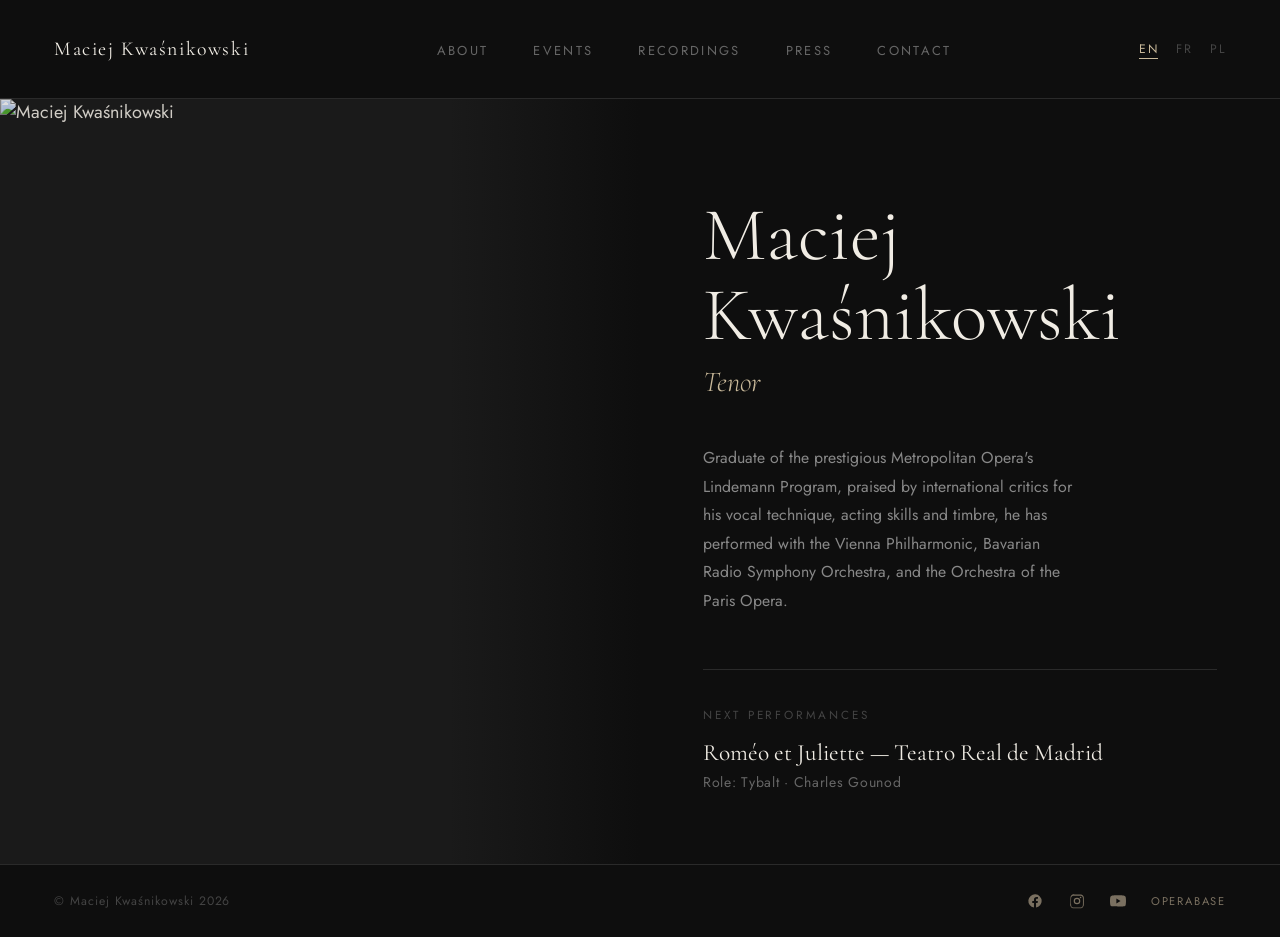
==== index.html @ 27f8043e "Add files via upload" ====
<!DOCTYPE html>
<html lang="en">
<head>
<meta charset="UTF-8">
<meta name="viewport" content="width=device-width, initial-scale=1.0">
<title>Maciej Kwaśnikowski — Tenor</title>
<html data-i18n-title="about_page_title">
<link rel="preconnect" href="https://fonts.googleapis.com">
<link href="https://fonts.googleapis.com/css2?family=Cormorant+Garamond:ital,wght@0,300;0,400;0,600;1,300;1,400&family=Jost:wght@300;400;500&display=swap" rel="stylesheet">
<link rel="stylesheet" href="mobile.css" />
<style>
  * { margin: 0; padding: 0; box-sizing: border-box; }

  html { font-size: 18px; }

  body {
    font-family: 'Jost', sans-serif;
    background: #0e0e0e;
    color: #f0ece4;
    min-height: 100vh;
    display: grid;
    grid-template-rows: auto 1fr auto;
  }

  /* NAV */
  .nav-dark {
    display: flex;
    justify-content: space-between;
    align-items: center;
    padding: 2rem 3rem;
    border-bottom: 1px solid #2a2a2a;
  }

  .nav-logo-dark {
    font-family: 'Cormorant Garamond', serif;
    font-size: 1.1rem;
    font-weight: 400;
    letter-spacing: 0.08em;
    color: #f0ece4;
    text-decoration: none;
  }

  .nav-links-dark {
    display: flex;
    gap: 2.5rem;
    list-style: none;
  }

  .nav-links-dark a {
    font-family: 'Jost', sans-serif;
    font-size: 0.72rem;
    letter-spacing: 0.18em;
    text-transform: uppercase;
    color: #666;
    text-decoration: none;
    transition: color 0.2s;
  }

  .nav-links-dark a:hover,
  .nav-links-dark a.active { color: #f0ece4; }

  .lang-dark {
    display: flex;
    gap: 1rem;
  }

  .lang-dark span {
    font-size: 0.68rem;
    letter-spacing: 0.12em;
    text-transform: uppercase;
    color: #444;
    cursor: pointer;
  }

  .lang-dark span.active {
    color: #c9b99a;
    border-bottom: 1px solid #c9b99a;
  }

  /* HERO */
  .hero-dark {
    display: grid;
    grid-template-columns: 1fr 1fr;
    min-height: 85vh;
  }

  .hero-image-dark {
    position: relative;
    overflow: hidden;
    background: #1a1a1a;
  }

  .hero-image-dark img {
    width: 100%;
    height: 100%;
    object-fit: cover;
    object-position: center 20%;
    display: block;
    filter: brightness(0.85) contrast(1.05);
  }

  .hero-image-dark::after {
    content: '';
    position: absolute;
    inset: 0;
    background: linear-gradient(to right, transparent 70%, #0e0e0e);
  }

  .hero-text-dark {
    display: flex;
    flex-direction: column;
    justify-content: flex-end;
    padding: 4rem 3.5rem;
    background: #0e0e0e;
  }

  .hero-subtitle-dark {
    font-family: 'Jost', sans-serif;
    font-size: 0.68rem;
    letter-spacing: 0.3em;
    text-transform: uppercase;
    color: #c9b99a;
    margin-bottom: 1rem;
  }

  .hero-name-dark {
    font-family: 'Cormorant Garamond', serif;
    font-size: 4.2rem;
    font-weight: 300;
    line-height: 1.05;
    color: #f0ece4;
    margin-bottom: 0.5rem;
  }

  .hero-voice-dark {
    font-family: 'Cormorant Garamond', serif;
    font-size: 1.6rem;
    font-weight: 300;
    font-style: italic;
    color: #c9b99a;
    margin-bottom: 2.5rem;
  }

  .hero-bio-dark {
    font-size: 0.88rem;
    line-height: 1.8;
    color: #888;
    max-width: 38ch;
    margin-bottom: 3rem;
  }

  .next-event-dark {
    border-top: 1px solid #2a2a2a;
    padding-top: 2rem;
  }

  .next-event-label-dark {
    font-size: 0.65rem;
    letter-spacing: 0.25em;
    text-transform: uppercase;
    color: #444;
    margin-bottom: 0.8rem;
  }

  .next-event-title-dark {
    font-family: 'Cormorant Garamond', serif;
    font-size: 1.3rem;
    font-weight: 400;
    color: #f0ece4;
  }

  .next-event-title-dark a {
    color: inherit;
    text-decoration: none;
    transition: color 0.2s;
  }

  .next-event-title-dark a:hover {
    color: #c9b99a;
  }

  .next-event-detail-dark {
    font-size: 0.78rem;
    color: #666;
    margin-top: 0.3rem;
    letter-spacing: 0.05em;
  }

  /* FOOTER */
  .footer-dark {
    padding: 1.5rem 3rem;
    border-top: 1px solid #2a2a2a;
    display: flex;
    justify-content: space-between;
    align-items: center;
  }

  .footer-dark span {
    font-size: 0.68rem;
    color: #444;
    letter-spacing: 0.08em;
  }

  .footer-social {
    display: flex;
    align-items: center;
    gap: 1.4rem;
  }

  .footer-social a {
    color: #7a7060;
    text-decoration: none;
    transition: color 0.2s;
    display: flex;
    align-items: center;
  }

  .footer-social a:hover { color: #c9b99a; }

  .footer-social svg { width: 16px; height: 16px; fill: currentColor; }

  .footer-social .operabase-link {
    font-family: 'Jost', sans-serif;
    font-size: 0.62rem;
    letter-spacing: 0.16em;
    text-transform: uppercase;
  }
</style>
</head>
<body>

<nav class="nav-dark">
  <a href="index.html" class="nav-logo-dark">Maciej Kwaśnikowski</a>
  <button class="nav-toggle" aria-label="Toggle menu" aria-expanded="false">
    <span></span><span></span><span></span>
  </button>
  <ul class="nav-links-dark">
    <li><a href="about2.html" data-i18n="nav_about">About</a></li>
    <li><a href="events.html" data-i18n="nav_events">Events</a></li>
    <li><a href="recordings.html" data-i18n="nav_recordings">Recordings</a></li>
    <li><a href="press.html" data-i18n="nav_press">Press</a></li>
    <li><a href="contact.html" data-i18n="nav_contact">Contact</a></li>
  </ul>
  <div class="lang-dark">
    <span class="active">EN</span>
    <span>FR</span>
    <span>PL</span>
  </div>
</nav>

<div class="hero-dark">
  <div class="hero-image-dark">
    <img src="photo-home.jpg" alt="Maciej Kwaśnikowski" />
  </div>
  <div class="hero-text-dark">
    <h1 class="hero-name-dark">Maciej<br>Kwaśnikowski</h1>
    <p class="hero-voice-dark" data-i18n="hero_subtitle">Tenor</p>
    <p class="hero-bio-dark" data-i18n="hero_bio">Graduate of the prestigious Metropolitan Opera's  Lindemann Program, praised by international critics for his vocal technique, acting skills and timbre, he has performed with the Vienna Philharmonic, Bavarian Radio Symphony Orchestra, and the Orchestra of the Paris Opera.</p>
    <div class="next-event-dark">
      <p class="next-event-label-dark" data-i18n="next_label">Next performances</p>
      <p class="next-event-title-dark"><a href="events.html" data-i18n="next_title">Roméo et Juliette — Teatro Real de Madrid</a></p>
      <p class="next-event-detail-dark" data-i18n="next_detail">Role: Tybalt · Charles Gounod</p>
    </div>
  </div>
</div>

<footer class="footer-dark">
  <span data-i18n="footer_copyright">© Maciej Kwaśnikowski 2026</span>
  <nav class="footer-social" aria-label="Social media">
    <a href="https://www.facebook.com/profile.php?id=61570806491326" target="_blank" rel="noopener" aria-label="Facebook">
      <svg viewBox="0 0 24 24" xmlns="http://www.w3.org/2000/svg"><path d="M22 12a10 10 0 1 0-11.563 9.878v-6.99H7.898V12h2.539V9.797c0-2.506 1.493-3.89 3.777-3.89 1.094 0 2.238.195 2.238.195v2.46h-1.26c-1.243 0-1.63.772-1.63 1.563V12h2.773l-.443 2.888h-2.33v6.99A10.003 10.003 0 0 0 22 12Z"/></svg>
    </a>
    <a href="https://www.instagram.com/maciejkwasnikowski/" target="_blank" rel="noopener" aria-label="Instagram">
      <svg viewBox="0 0 24 24" xmlns="http://www.w3.org/2000/svg"><path d="M12 2.163c3.204 0 3.584.012 4.85.07 1.17.054 1.805.249 2.227.415a4.49 4.49 0 0 1 1.675 1.089 4.49 4.49 0 0 1 1.089 1.675c.166.422.361 1.057.415 2.227.058 1.266.07 1.646.07 4.85s-.012 3.584-.07 4.85c-.054 1.17-.249 1.805-.415 2.227a4.49 4.49 0 0 1-1.089 1.675 4.49 4.49 0 0 1-1.675 1.089c-.422.166-1.057.361-2.227.415-1.266.058-1.646.07-4.85.07s-3.584-.012-4.85-.07c-1.17-.054-1.805-.249-2.227-.415a4.49 4.49 0 0 1-1.675-1.089 4.49 4.49 0 0 1-1.089-1.675c-.166-.422-.361-1.057-.415-2.227C2.175 15.584 2.163 15.204 2.163 12s.012-3.584.07-4.85c.054-1.17.249-1.805.415-2.227a4.49 4.49 0 0 1 1.089-1.675 4.49 4.49 0 0 1 1.675-1.089c.422-.166 1.057-.361 2.227-.415C8.416 2.175 8.796 2.163 12 2.163Zm0 1.802c-3.146 0-3.52.011-4.769.068-1.086.05-1.674.23-2.065.384a2.69 2.69 0 0 0-.997.649 2.69 2.69 0 0 0-.649.997c-.154.391-.335.979-.384 2.065-.057 1.249-.068 1.623-.068 4.769s.011 3.52.068 4.769c.05 1.086.23 1.674.384 2.065.18.46.423.85.649.997a2.69 2.69 0 0 0 .997.649c.391.154.979.335 2.065.384 1.249.057 1.623.068 4.769.068s3.52-.011 4.769-.068c1.086-.05 1.674-.23 2.065-.384a2.69 2.69 0 0 0 .997-.649 2.69 2.69 0 0 0 .649-.997c.154-.391.335-.979.384-2.065.057-1.249.068-1.623.068-4.769s-.011-3.52-.068-4.769c-.05-1.086-.23-1.674-.384-2.065a2.69 2.69 0 0 0-.649-.997 2.69 2.69 0 0 0-.997-.649c-.391-.154-.979-.335-2.065-.384C15.52 3.976 15.146 3.965 12 3.965Zm0 3.07a4.965 4.965 0 1 1 0 9.93 4.965 4.965 0 0 1 0-9.93Zm0 1.802a3.163 3.163 0 1 0 0 6.326 3.163 3.163 0 0 0 0-6.326Zm5.338-3.205a1.2 1.2 0 1 1 0 2.4 1.2 1.2 0 0 1 0-2.4Z"/></svg>
    </a>
    <a href="https://www.youtube.com/@maciejkwasnikowski3333" target="_blank" rel="noopener" aria-label="YouTube">
      <svg viewBox="0 0 24 24" xmlns="http://www.w3.org/2000/svg"><path d="M23.498 6.186a3.016 3.016 0 0 0-2.122-2.136C19.505 3.545 12 3.545 12 3.545s-7.505 0-9.377.505A3.017 3.017 0 0 0 .502 6.186C0 8.07 0 12 0 12s0 3.93.502 5.814a3.016 3.016 0 0 0 2.122 2.136c1.871.505 9.376.505 9.376.505s7.505 0 9.377-.505a3.015 3.015 0 0 0 2.122-2.136C24 15.93 24 12 24 12s0-3.93-.502-5.814ZM9.545 15.568V8.432L15.818 12l-6.273 3.568Z"/></svg>
    </a>
    <a href="https://www.operabase.com/maciej-kwasnikowski-a72373/en" target="_blank" rel="noopener" aria-label="Operabase profile" class="operabase-link">Operabase</a>
  </nav>
</footer>

<script>
  const toggle = document.querySelector('.nav-toggle');
  const links  = document.querySelector('.nav-links-dark');
  toggle.addEventListener('click', () => {
    const open = links.classList.toggle('open');
    toggle.classList.toggle('open', open);
    toggle.setAttribute('aria-expanded', open);
  });
</script>

<script src="translations.js"></script>
<script src="lang.js"></script>
</body>
</html>
---- mobile.css ----
/* ============================================================
   mobile.css — responsive overrides for maciejkwasnikowski.com
   Link this AFTER your page's <style> block on every page:
   <link rel="stylesheet" href="mobile.css" />
   ============================================================ */

/* ── HAMBURGER BUTTON (hidden on desktop) ── */
.nav-toggle {
  display: none;
  flex-direction: column;
  justify-content: center;
  gap: 5px;
  background: none;
  border: none;
  cursor: pointer;
  padding: 4px;
  z-index: 200;
}

.nav-toggle span {
  display: block;
  width: 24px;
  height: 1.5px;
  background: #c9b99a;
  transition: transform 0.3s, opacity 0.3s;
  transform-origin: center;
}

/* Animate to X when open */
.nav-toggle.open span:nth-child(1) { transform: translateY(6.5px) rotate(45deg); }
.nav-toggle.open span:nth-child(2) { opacity: 0; }
.nav-toggle.open span:nth-child(3) { transform: translateY(-6.5px) rotate(-45deg); }


/* ============================================================
   TABLET  ≤ 900px
   ============================================================ */
@media (max-width: 900px) {

  nav,
  .page-header,
  footer {
    padding-left: 2rem;
    padding-right: 2rem;
  }

  .hero-dark,
  .hero-light {
    min-height: 70vh;
  }

  .about-content {
    padding: 3rem 2rem;
  }

  .about-sidebar {
    padding-right: 2.5rem;
  }

  .about-bio {
    padding-left: 2.5rem;
  }

  .events-container {
    padding: 0 2rem;
  }

  .page-header {
    padding-left: 2rem;
    padding-right: 2rem;
  }
}


/* ============================================================
   MOBILE  ≤ 640px
   ============================================================ */
@media (max-width: 640px) {

  html { font-size: 16px; }

  /* ── NAV ── */
  nav {
    padding: 1.2rem 1.4rem !important;
    flex-wrap: wrap;
    position: relative;
  }

  .nav-toggle {
    display: flex;
  }

  .nav-links,
  .nav-links-dark,
  .nav-links-light {
    display: none !important;
    flex-direction: column;
    gap: 0;
    width: 100%;
    margin-top: 0.8rem;
    border-top: 1px solid #2a2a2a;
    padding-top: 0.5rem;
  }

  .nav-links.open,
  .nav-links-dark.open,
  .nav-links-light.open {
    display: flex !important;
  }

  .nav-links li,
  .nav-links-dark li,
  .nav-links-light li {
    border-bottom: 1px solid #1e1e1e;
  }

  .nav-links a,
  .nav-links-dark a,
  .nav-links-light a {
    display: block;
    padding: 0.75rem 0.2rem;
    font-size: 0.8rem;
    letter-spacing: 0.14em;
  }

  /* Hide language switcher on mobile */
  .lang,
  .lang-dark,
  .lang-light {
    display: none;
  }

  /* ── GLOBAL PADDING ── */
  .page-header,
  footer {
    padding-left: 1.4rem !important;
    padding-right: 1.4rem !important;
  }

  main {
    padding: 2rem 1.4rem 3.5rem !important;
  }

  /* ── PAGE HEADER ── */
  .page-header {
    padding-top: 2.5rem !important;
    padding-bottom: 1.8rem !important;
    flex-direction: column !important;
    align-items: flex-start !important;
    gap: 0.5rem !important;
  }

  .page-header h1,
  .page-title {
    font-size: 2.2rem !important;
  }

  /* ── FOOTER ── */
  footer {
    flex-direction: column !important;
    align-items: flex-start !important;
    gap: 1rem !important;
    padding-top: 1.4rem !important;
    padding-bottom: 1.4rem !important;
  }

  /* ── HOMEPAGE ── */
  .hero-dark,
  .hero-light {
    grid-template-columns: 1fr !important;
    min-height: unset !important;
  }

  .hero-image-dark,
  .hero-image-light {
    height: 55vw !important;
    min-height: 220px;
    max-height: 340px;
  }

  .hero-text-dark,
  .hero-text-light {
    padding: 2.5rem 1.4rem !important;
  }

  .hero-name-dark,
  .hero-name-light {
    font-size: 2.8rem !important;
  }

  .hero-voice-dark,
  .hero-voice-light {
    font-size: 1.3rem !important;
    margin-bottom: 1.5rem !important;
  }

  .hero-bio-dark,
  .hero-bio-light {
    margin-bottom: 2rem !important;
  }

  .nav-dark,
  .nav-light {
    padding: 1.2rem 1.4rem !important;
    flex-wrap: wrap;
  }

  .footer-dark,
  .footer-light {
    padding: 1.4rem !important;
    flex-direction: column;
    align-items: flex-start;
    gap: 0.8rem;
  }

  /* body grid: don't stretch hero to fill remaining height once stacked */
  body:has(.hero-dark) {
    grid-template-rows: auto auto auto;
  }

  /* hero image gradient should fade downward when image sits above text */
  .hero-image-dark::after {
    background: linear-gradient(to bottom, transparent 60%, #0e0e0e) !important;
  }

  /* subtitle can be long on small screens — allow wrapping, ease tracking */
  .hero-subtitle-dark {
    letter-spacing: 0.12em !important;
    white-space: normal;
  }

  /* ── ABOUT PAGE ── */
  .about-content {
    grid-template-columns: 1fr !important;
    gap: 0 !important;
    padding: 2rem 1.4rem !important;
  }

  .about-sidebar {
    padding-right: 0 !important;
    border-right: none !important;
    border-bottom: 1px solid #1a1a1a;
    padding-bottom: 2rem;
    margin-bottom: 2rem;
    display: flex;
    flex-wrap: wrap;
    gap: 1rem 2.5rem;
  }

  .sidebar-section {
    margin-bottom: 0 !important;
    min-width: 140px;
  }

  .about-bio {
    padding-left: 0 !important;
  }

  .about-hero {
    height: 55vw !important;
    min-height: 200px;
    max-height: 300px;
  }

  .about-hero-text h1 {
    font-size: 2.2rem !important;
  }

  .about-hero-text {
    left: 1.4rem !important;
    bottom: 1.5rem !important;
  }

  .photo-credit {
    padding: 0.5rem 1.4rem !important;
  }

  /* ── EVENTS PAGE ── */
  /* main already has 1.4rem side padding; zero out inner container padding */
  .events-container {
    padding: 0 !important;
    padding-bottom: 2rem !important;
  }

  .event {
    grid-template-columns: 44px 1fr !important;
    gap: 0 1.2rem !important;
    padding: 1.5rem 0 !important;
  }

  .event-dates-right {
    display: none !important;
  }

  .event-opera {
    font-size: 1.3rem !important;
  }

  .event-venue {
    font-size: 0.72rem !important;
  }

  /* ── RECORDINGS PAGE ── */
  .recordings-grid {
    grid-template-columns: 1fr !important;
    gap: 2.5rem !important;
  }

  /* ── CONTACT PAGE ── */
  .contact-name {
    font-size: 1.3rem !important;
  }

  /* ── PRESS PAGE ── */
  .reviews {
    grid-template-columns: 1fr !important;
  }
}
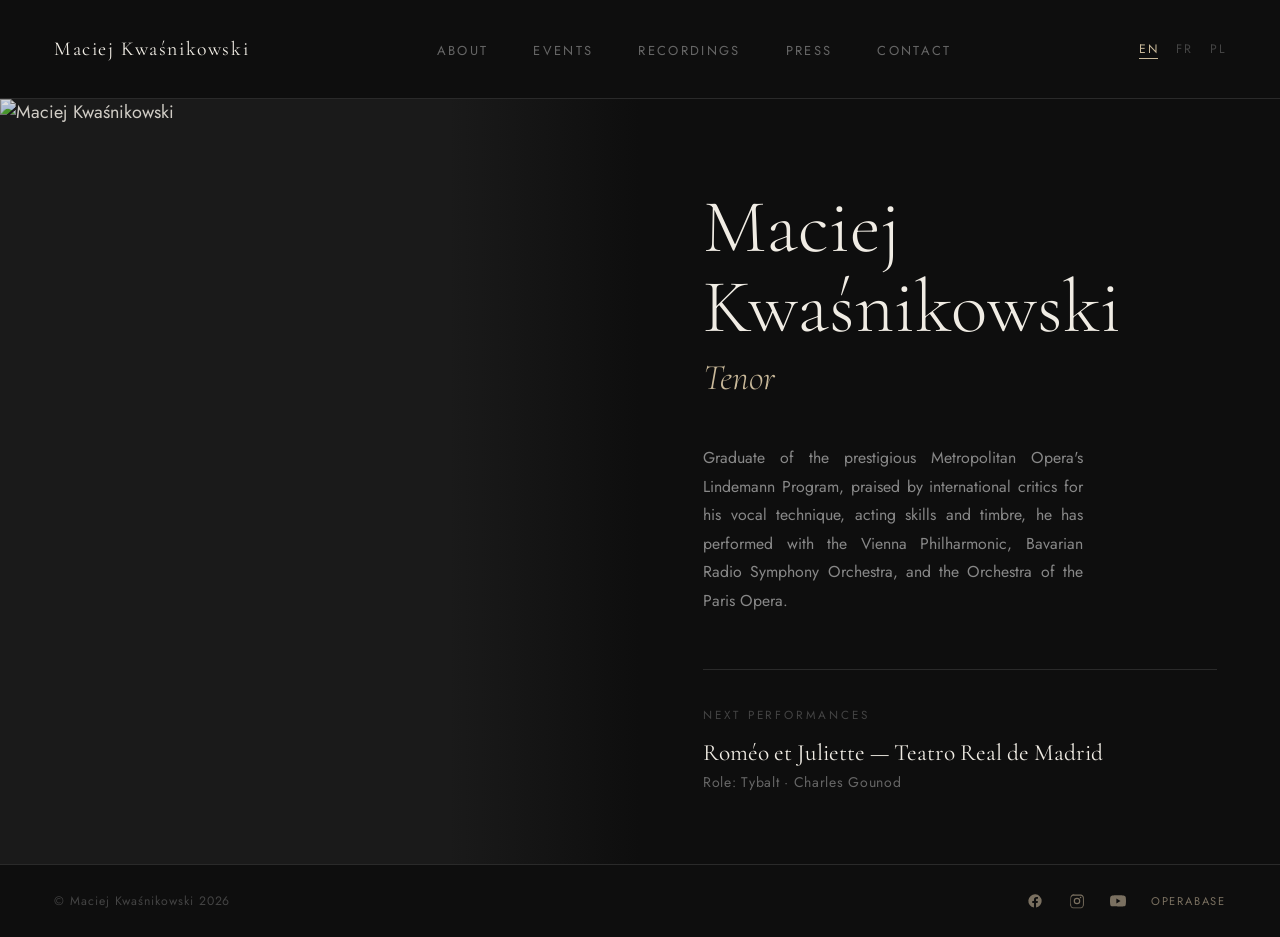
==== commit 878cafb3: "Add files via upload" ====
--- a/index.html
+++ b/index.html
@@ -94,7 +94,7 @@
     width: 100%;
     height: 100%;
     object-fit: cover;
-    object-position: center 20%;
+    object-position: center 30%;
     display: block;
     filter: brightness(0.85) contrast(1.05);
   }
@@ -134,7 +134,7 @@
 
   .hero-voice-dark {
     font-family: 'Cormorant Garamond', serif;
-    font-size: 1.6rem;
+    font-size: 2rem;
     font-weight: 300;
     font-style: italic;
     color: #c9b99a;
@@ -147,6 +147,7 @@
     color: #888;
     max-width: 38ch;
     margin-bottom: 3rem;
+    text-align: justify;
   }
 
   .next-event-dark {
@@ -235,7 +236,7 @@
     <span></span><span></span><span></span>
   </button>
   <ul class="nav-links-dark">
-    <li><a href="about2.html" data-i18n="nav_about">About</a></li>
+    <li><a href="about.html" data-i18n="nav_about">About</a></li>
     <li><a href="events.html" data-i18n="nav_events">Events</a></li>
     <li><a href="recordings.html" data-i18n="nav_recordings">Recordings</a></li>
     <li><a href="press.html" data-i18n="nav_press">Press</a></li>
--- a/mobile.css
+++ b/mobile.css
@@ -3,6 +3,15 @@
    Link this AFTER your page's <style> block on every page:
    <link rel="stylesheet" href="mobile.css" />
    ============================================================ */
+
+/* Inline dates — hidden on desktop, shown on mobile only */
+.event-dates-inline {
+  display: none;
+  font-size: 0.68rem;
+  color: #9a8c78;
+  letter-spacing: 0.08em;
+  margin-top: 0.5rem;
+}
 
 /* ── HAMBURGER BUTTON (hidden on desktop) ── */
 .nav-toggle {
@@ -123,11 +132,16 @@
     letter-spacing: 0.14em;
   }
 
-  /* Hide language switcher on mobile */
+  /* Language switcher — shown on mobile, full width below nav */
   .lang,
   .lang-dark,
   .lang-light {
-    display: none;
+    display: flex;
+    order: 3;
+    width: 100%;
+    padding: 0.6rem 0.2rem 0.2rem;
+    border-top: 1px solid #2a2a2a;
+    gap: 1.2rem;
   }
 
   /* ── GLOBAL PADDING ── */
@@ -158,10 +172,11 @@
   /* ── FOOTER ── */
   footer {
     flex-direction: column !important;
-    align-items: flex-start !important;
+    align-items: center !important;
     gap: 1rem !important;
     padding-top: 1.4rem !important;
     padding-bottom: 1.4rem !important;
+    text-align: center;
   }
 
   /* ── HOMEPAGE ── */
@@ -178,6 +193,11 @@
     max-height: 340px;
   }
 
+  .hero-image-dark img,
+  .hero-image-light img {
+    object-position: center 30% !important;
+  }
+
   .hero-text-dark,
   .hero-text-light {
     padding: 2.5rem 1.4rem !important;
@@ -209,8 +229,9 @@
   .footer-light {
     padding: 1.4rem !important;
     flex-direction: column;
-    align-items: flex-start;
+    align-items: center;
     gap: 0.8rem;
+    text-align: center;
   }
 
   /* body grid: don't stretch hero to fill remaining height once stacked */
@@ -276,7 +297,6 @@
   }
 
   /* ── EVENTS PAGE ── */
-  /* main already has 1.4rem side padding; zero out inner container padding */
   .events-container {
     padding: 0 !important;
     padding-bottom: 2rem !important;
@@ -292,6 +312,16 @@
     display: none !important;
   }
 
+  /* Show inline dates on mobile */
+  .event-dates-inline {
+    display: block !important;
+    font-size: 0.68rem;
+    color: #9a8c78;
+    letter-spacing: 0.08em;
+    margin-top: 0.4rem;
+    line-height: 1.8;
+  }
+
   .event-opera {
     font-size: 1.3rem !important;
   }
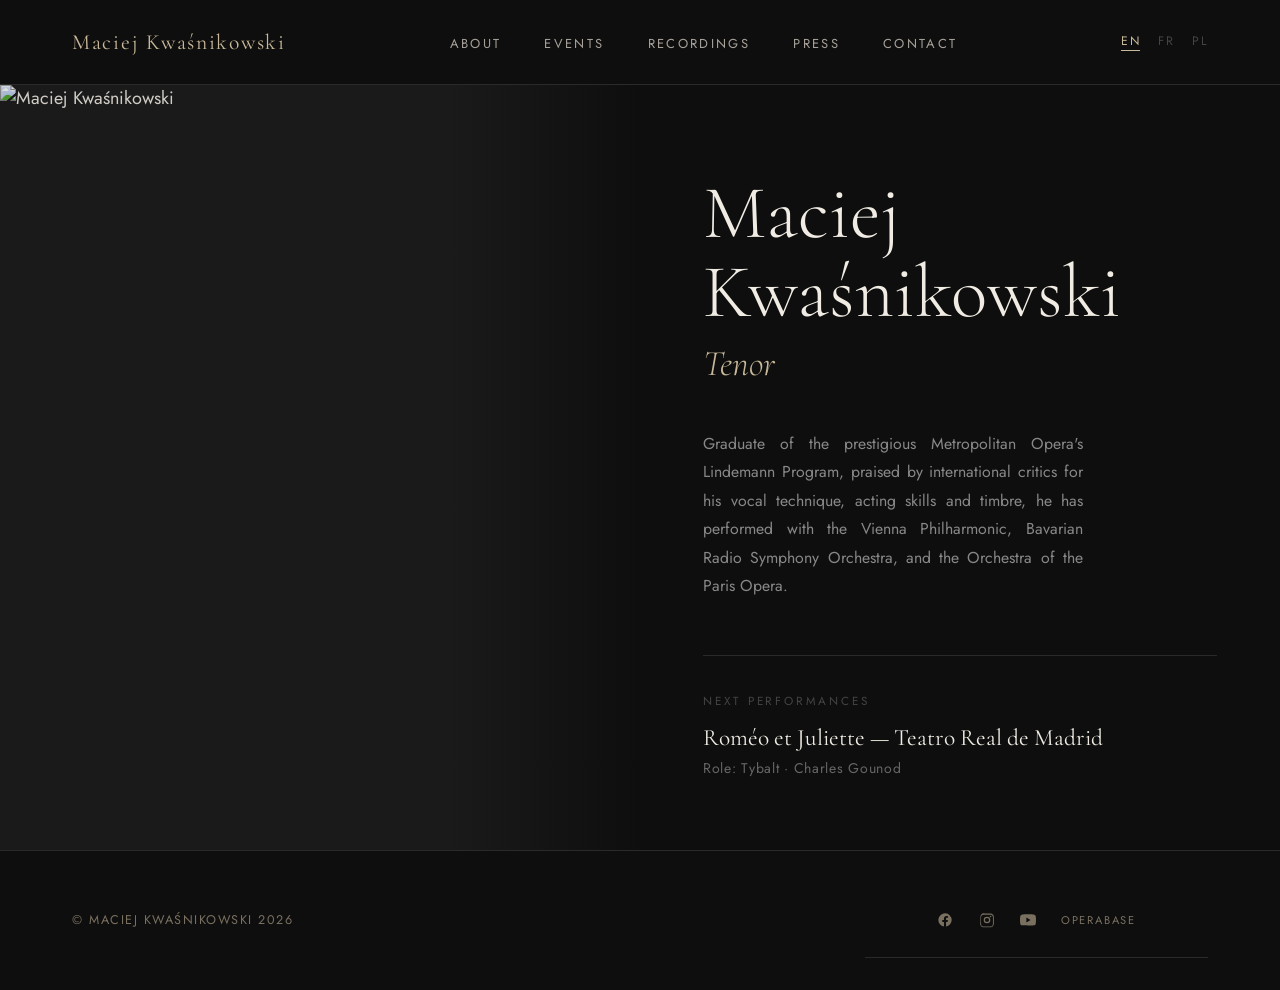
==== commit e35fd811: "Add files via upload" ====
--- a/index.html
+++ b/index.html
@@ -23,48 +23,58 @@
   }
 
   /* NAV */
-  .nav-dark {
-    display: flex;
+  nav {
+    display: flex;
+    align-items: center;
     justify-content: space-between;
-    align-items: center;
-    padding: 2rem 3rem;
+    padding: 1.6rem 4rem;
     border-bottom: 1px solid #2a2a2a;
-  }
-
-  .nav-logo-dark {
+    position: sticky;
+    top: 0;
+    background: #0e0e0e;
+    z-index: 100;
+  }
+
+  .nav-logo {
     font-family: 'Cormorant Garamond', serif;
-    font-size: 1.1rem;
+    font-size: 1.2rem;
     font-weight: 400;
     letter-spacing: 0.08em;
-    color: #f0ece4;
+    color: #c9b99a;
     text-decoration: none;
-  }
-
-  .nav-links-dark {
-    display: flex;
-    gap: 2.5rem;
+    white-space: nowrap;
+  }
+
+  .nav-links {
+    display: flex;
+    gap: 2.4rem;
     list-style: none;
   }
 
-  .nav-links-dark a {
+  .nav-links a {
     font-family: 'Jost', sans-serif;
     font-size: 0.72rem;
+    font-weight: 400;
     letter-spacing: 0.18em;
     text-transform: uppercase;
-    color: #666;
+    color: #e8e0d5;
     text-decoration: none;
-    transition: color 0.2s;
-  }
-
-  .nav-links-dark a:hover,
-  .nav-links-dark a.active { color: #f0ece4; }
-
-  .lang-dark {
+    opacity: 0.7;
+    transition: opacity 0.2s, color 0.2s;
+  }
+
+  .nav-links a:hover,
+  .nav-links a.active {
+    opacity: 1;
+    color: #c9b99a;
+  }
+
+  .lang {
     display: flex;
     gap: 1rem;
   }
 
-  .lang-dark span {
+  .lang span {
     font-size: 0.68rem;
     letter-spacing: 0.12em;
     text-transform: uppercase;
@@ -72,7 +82,7 @@
     cursor: pointer;
   }
 
-  .lang-dark span.active {
+  .lang span.active {
     color: #c9b99a;
     border-bottom: 1px solid #c9b99a;
   }
@@ -188,18 +198,20 @@
   }
 
   /* FOOTER */
-  .footer-dark {
-    padding: 1.5rem 3rem;
+  footer {
     border-top: 1px solid #2a2a2a;
+    padding: 1.8rem 4rem;
     display: flex;
     justify-content: space-between;
     align-items: center;
-  }
-
-  .footer-dark span {
-    font-size: 0.68rem;
-    color: #444;
-    letter-spacing: 0.08em;
+    gap: 1rem;
+  }
+
+  footer span, footer p {
+    font-size: 0.7rem;
+    letter-spacing: 0.12em;
+    text-transform: uppercase;
+    color: #7a7060;
   }
 
   .footer-social {
@@ -230,19 +242,19 @@
 </head>
 <body>
 
-<nav class="nav-dark">
-  <a href="index.html" class="nav-logo-dark">Maciej Kwaśnikowski</a>
+<nav>
+  <a href="index.html" class="nav-logo">Maciej Kwaśnikowski</a>
   <button class="nav-toggle" aria-label="Toggle menu" aria-expanded="false">
     <span></span><span></span><span></span>
   </button>
-  <ul class="nav-links-dark">
+  <ul class="nav-links">
     <li><a href="about.html" data-i18n="nav_about">About</a></li>
     <li><a href="events.html" data-i18n="nav_events">Events</a></li>
     <li><a href="recordings.html" data-i18n="nav_recordings">Recordings</a></li>
     <li><a href="press.html" data-i18n="nav_press">Press</a></li>
     <li><a href="contact.html" data-i18n="nav_contact">Contact</a></li>
   </ul>
-  <div class="lang-dark">
+  <div class="lang">
     <span class="active">EN</span>
     <span>FR</span>
     <span>PL</span>
@@ -265,7 +277,7 @@
   </div>
 </div>
 
-<footer class="footer-dark">
+<footer>
   <span data-i18n="footer_copyright">© Maciej Kwaśnikowski 2026</span>
   <nav class="footer-social" aria-label="Social media">
     <a href="https://www.facebook.com/profile.php?id=61570806491326" target="_blank" rel="noopener" aria-label="Facebook">
@@ -283,7 +295,7 @@
 
 <script>
   const toggle = document.querySelector('.nav-toggle');
-  const links  = document.querySelector('.nav-links-dark');
+  const links  = document.querySelector('.nav-links');
   toggle.addEventListener('click', () => {
     const open = links.classList.toggle('open');
     toggle.classList.toggle('open', open);
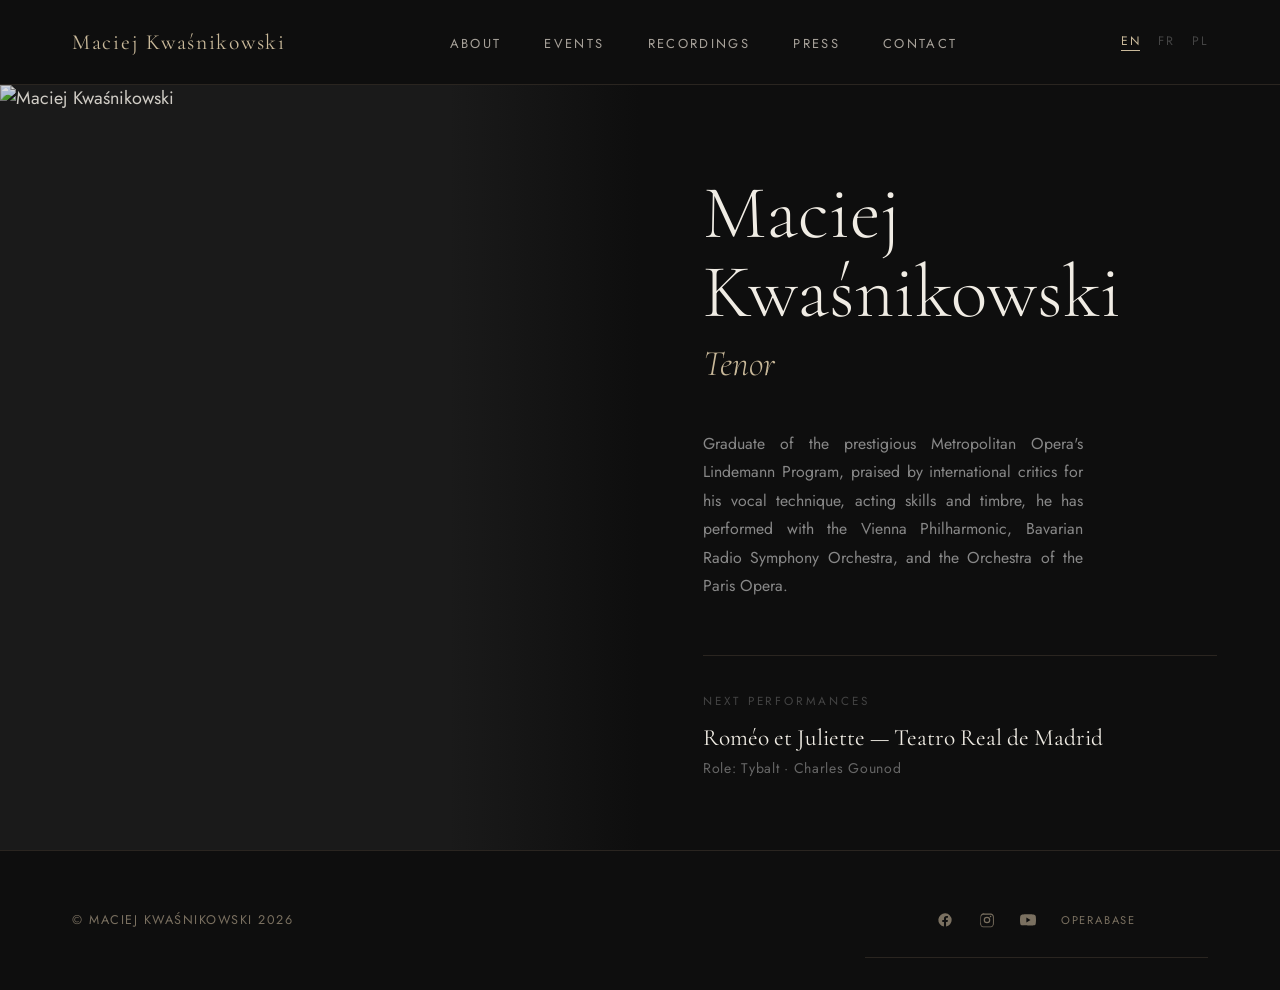
==== commit 51ecee9a: "Add files via upload" ====
--- a/index.html
+++ b/index.html
@@ -9,7 +9,15 @@
 <link href="https://fonts.googleapis.com/css2?family=Cormorant+Garamond:ital,wght@0,300;0,400;0,600;1,300;1,400&family=Jost:wght@300;400;500&display=swap" rel="stylesheet">
 <link rel="stylesheet" href="mobile.css" />
 <style>
-  * { margin: 0; padding: 0; box-sizing: border-box; }
+  *, *::before, *::after { box-sizing: border-box; margin: 0; padding: 0; }
+
+  :root {
+    --bg:     #0e0e0e;
+    --gold:   #c9b99a;
+    --text:   #e8e0d5;
+    --muted:  #7a7060;
+    --border: #2a2520;
+  }
 
   html { font-size: 18px; }
 
@@ -28,10 +36,10 @@
     align-items: center;
     justify-content: space-between;
     padding: 1.6rem 4rem;
-    border-bottom: 1px solid #2a2a2a;
+    border-bottom: 1px solid var(--border);
     position: sticky;
     top: 0;
-    background: #0e0e0e;
+    background: var(--bg);
     z-index: 100;
   }
 
@@ -40,7 +48,7 @@
     font-size: 1.2rem;
     font-weight: 400;
     letter-spacing: 0.08em;
-    color: #c9b99a;
+    color: var(--gold);
     text-decoration: none;
     white-space: nowrap;
   }
@@ -57,7 +65,7 @@
     font-weight: 400;
     letter-spacing: 0.18em;
     text-transform: uppercase;
-    color: #e8e0d5;
+    color: var(--text);
     text-decoration: none;
     opacity: 0.7;
     transition: opacity 0.2s, color 0.2s;
@@ -66,7 +74,7 @@
   .nav-links a:hover,
   .nav-links a.active {
     opacity: 1;
-    color: #c9b99a;
+    color: var(--gold);
   }
 
   .lang {
@@ -83,8 +91,8 @@
   }
 
   .lang span.active {
-    color: #c9b99a;
-    border-bottom: 1px solid #c9b99a;
+    color: var(--gold);
+    border-bottom: 1px solid var(--gold);
   }
 
   /* HERO */
@@ -161,7 +169,7 @@
   }
 
   .next-event-dark {
-    border-top: 1px solid #2a2a2a;
+    border-top: 1px solid var(--border);
     padding-top: 2rem;
   }
 
@@ -199,7 +207,7 @@
 
   /* FOOTER */
   footer {
-    border-top: 1px solid #2a2a2a;
+    border-top: 1px solid var(--border);
     padding: 1.8rem 4rem;
     display: flex;
     justify-content: space-between;
@@ -211,7 +219,7 @@
     font-size: 0.7rem;
     letter-spacing: 0.12em;
     text-transform: uppercase;
-    color: #7a7060;
+    color: var(--muted);
   }
 
   .footer-social {
@@ -221,14 +229,14 @@
   }
 
   .footer-social a {
-    color: #7a7060;
+    color: var(--muted);
     text-decoration: none;
     transition: color 0.2s;
     display: flex;
     align-items: center;
   }
 
-  .footer-social a:hover { color: #c9b99a; }
+  .footer-social a:hover { color: var(--gold); }
 
   .footer-social svg { width: 16px; height: 16px; fill: currentColor; }
 
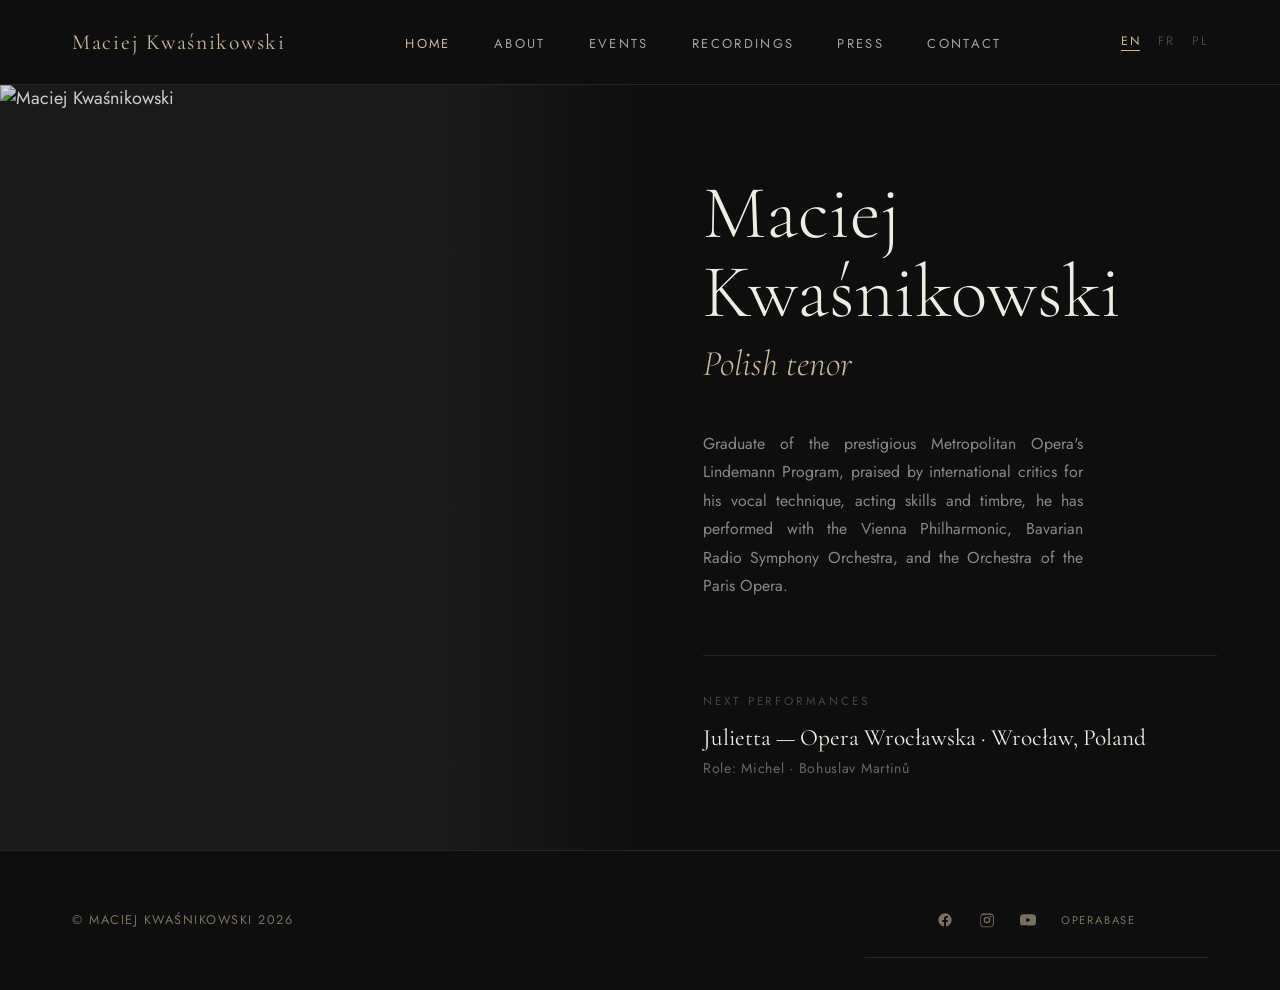
==== commit c47ac62c: "Add files via upload" ====
--- a/index.html
+++ b/index.html
@@ -1,25 +1,14 @@
 <!DOCTYPE html>
-<html lang="en">
+<html lang="en" data-i18n-title="about_page_title">
 <head>
 <meta charset="UTF-8">
 <meta name="viewport" content="width=device-width, initial-scale=1.0">
 <title>Maciej Kwaśnikowski — Tenor</title>
-<html data-i18n-title="about_page_title">
 <link rel="preconnect" href="https://fonts.googleapis.com">
 <link href="https://fonts.googleapis.com/css2?family=Cormorant+Garamond:ital,wght@0,300;0,400;0,600;1,300;1,400&family=Jost:wght@300;400;500&display=swap" rel="stylesheet">
+<link rel="stylesheet" href="site.css" />
 <link rel="stylesheet" href="mobile.css" />
 <style>
-  *, *::before, *::after { box-sizing: border-box; margin: 0; padding: 0; }
-
-  :root {
-    --bg:     #0e0e0e;
-    --gold:   #c9b99a;
-    --text:   #e8e0d5;
-    --muted:  #7a7060;
-    --border: #2a2520;
-  }
-
-  html { font-size: 18px; }
 
   body {
     font-family: 'Jost', sans-serif;
@@ -28,71 +17,6 @@
     min-height: 100vh;
     display: grid;
     grid-template-rows: auto 1fr auto;
-  }
-
-  /* NAV */
-  nav {
-    display: flex;
-    align-items: center;
-    justify-content: space-between;
-    padding: 1.6rem 4rem;
-    border-bottom: 1px solid var(--border);
-    position: sticky;
-    top: 0;
-    background: var(--bg);
-    z-index: 100;
-  }
-
-  .nav-logo {
-    font-family: 'Cormorant Garamond', serif;
-    font-size: 1.2rem;
-    font-weight: 400;
-    letter-spacing: 0.08em;
-    color: var(--gold);
-    text-decoration: none;
-    white-space: nowrap;
-  }
-
-  .nav-links {
-    display: flex;
-    gap: 2.4rem;
-    list-style: none;
-  }
-
-  .nav-links a {
-    font-family: 'Jost', sans-serif;
-    font-size: 0.72rem;
-    font-weight: 400;
-    letter-spacing: 0.18em;
-    text-transform: uppercase;
-    color: var(--text);
-    text-decoration: none;
-    opacity: 0.7;
-    transition: opacity 0.2s, color 0.2s;
-  }
-
-  .nav-links a:hover,
-  .nav-links a.active {
-    opacity: 1;
-    color: var(--gold);
-  }
-
-  .lang {
-    display: flex;
-    gap: 1rem;
-  }
-
-  .lang span {
-    font-size: 0.68rem;
-    letter-spacing: 0.12em;
-    text-transform: uppercase;
-    color: #444;
-    cursor: pointer;
-  }
-
-  .lang span.active {
-    color: var(--gold);
-    border-bottom: 1px solid var(--gold);
   }
 
   /* HERO */
@@ -203,71 +127,11 @@
     color: #666;
     margin-top: 0.3rem;
     letter-spacing: 0.05em;
-  }
-
-  /* FOOTER */
-  footer {
-    border-top: 1px solid var(--border);
-    padding: 1.8rem 4rem;
-    display: flex;
-    justify-content: space-between;
-    align-items: center;
-    gap: 1rem;
-  }
-
-  footer span, footer p {
-    font-size: 0.7rem;
-    letter-spacing: 0.12em;
-    text-transform: uppercase;
-    color: var(--muted);
-  }
-
-  .footer-social {
-    display: flex;
-    align-items: center;
-    gap: 1.4rem;
-  }
-
-  .footer-social a {
-    color: var(--muted);
-    text-decoration: none;
-    transition: color 0.2s;
-    display: flex;
-    align-items: center;
-  }
-
-  .footer-social a:hover { color: var(--gold); }
-
-  .footer-social svg { width: 16px; height: 16px; fill: currentColor; }
-
-  .footer-social .operabase-link {
-    font-family: 'Jost', sans-serif;
-    font-size: 0.62rem;
-    letter-spacing: 0.16em;
-    text-transform: uppercase;
-  }
-</style>
+  }</style>
 </head>
 <body>
 
-<nav>
-  <a href="index.html" class="nav-logo">Maciej Kwaśnikowski</a>
-  <button class="nav-toggle" aria-label="Toggle menu" aria-expanded="false">
-    <span></span><span></span><span></span>
-  </button>
-  <ul class="nav-links">
-    <li><a href="about.html" data-i18n="nav_about">About</a></li>
-    <li><a href="events.html" data-i18n="nav_events">Events</a></li>
-    <li><a href="recordings.html" data-i18n="nav_recordings">Recordings</a></li>
-    <li><a href="press.html" data-i18n="nav_press">Press</a></li>
-    <li><a href="contact.html" data-i18n="nav_contact">Contact</a></li>
-  </ul>
-  <div class="lang">
-    <span class="active">EN</span>
-    <span>FR</span>
-    <span>PL</span>
-  </div>
-</nav>
+<div data-include="nav"></div>
 
 <div class="hero-dark">
   <div class="hero-image-dark">
@@ -275,42 +139,20 @@
   </div>
   <div class="hero-text-dark">
     <h1 class="hero-name-dark">Maciej<br>Kwaśnikowski</h1>
-    <p class="hero-voice-dark" data-i18n="hero_subtitle">Tenor</p>
+    <p class="hero-voice-dark" data-i18n="hero_subtitle">Polish tenor</p>
     <p class="hero-bio-dark" data-i18n="hero_bio">Graduate of the prestigious Metropolitan Opera's  Lindemann Program, praised by international critics for his vocal technique, acting skills and timbre, he has performed with the Vienna Philharmonic, Bavarian Radio Symphony Orchestra, and the Orchestra of the Paris Opera.</p>
     <div class="next-event-dark">
       <p class="next-event-label-dark" data-i18n="next_label">Next performances</p>
-      <p class="next-event-title-dark"><a href="events.html" data-i18n="next_title">Roméo et Juliette — Teatro Real de Madrid</a></p>
-      <p class="next-event-detail-dark" data-i18n="next_detail">Role: Tybalt · Charles Gounod</p>
+      <p class="next-event-title-dark"><a href="events.html">Fragments pour une messe — St. Peter's Church · Riga, Latvia</a></p>
+      <p class="next-event-detail-dark"><span data-i18n="concert_label">Tenor solo · Concert</span> · Eric Montalbetti</p>
     </div>
   </div>
 </div>
 
-<footer>
-  <span data-i18n="footer_copyright">© Maciej Kwaśnikowski 2026</span>
-  <nav class="footer-social" aria-label="Social media">
-    <a href="https://www.facebook.com/profile.php?id=61570806491326" target="_blank" rel="noopener" aria-label="Facebook">
-      <svg viewBox="0 0 24 24" xmlns="http://www.w3.org/2000/svg"><path d="M22 12a10 10 0 1 0-11.563 9.878v-6.99H7.898V12h2.539V9.797c0-2.506 1.493-3.89 3.777-3.89 1.094 0 2.238.195 2.238.195v2.46h-1.26c-1.243 0-1.63.772-1.63 1.563V12h2.773l-.443 2.888h-2.33v6.99A10.003 10.003 0 0 0 22 12Z"/></svg>
-    </a>
-    <a href="https://www.instagram.com/maciejkwasnikowski/" target="_blank" rel="noopener" aria-label="Instagram">
-      <svg viewBox="0 0 24 24" xmlns="http://www.w3.org/2000/svg"><path d="M12 2.163c3.204 0 3.584.012 4.85.07 1.17.054 1.805.249 2.227.415a4.49 4.49 0 0 1 1.675 1.089 4.49 4.49 0 0 1 1.089 1.675c.166.422.361 1.057.415 2.227.058 1.266.07 1.646.07 4.85s-.012 3.584-.07 4.85c-.054 1.17-.249 1.805-.415 2.227a4.49 4.49 0 0 1-1.089 1.675 4.49 4.49 0 0 1-1.675 1.089c-.422.166-1.057.361-2.227.415-1.266.058-1.646.07-4.85.07s-3.584-.012-4.85-.07c-1.17-.054-1.805-.249-2.227-.415a4.49 4.49 0 0 1-1.675-1.089 4.49 4.49 0 0 1-1.089-1.675c-.166-.422-.361-1.057-.415-2.227C2.175 15.584 2.163 15.204 2.163 12s.012-3.584.07-4.85c.054-1.17.249-1.805.415-2.227a4.49 4.49 0 0 1 1.089-1.675 4.49 4.49 0 0 1 1.675-1.089c.422-.166 1.057-.361 2.227-.415C8.416 2.175 8.796 2.163 12 2.163Zm0 1.802c-3.146 0-3.52.011-4.769.068-1.086.05-1.674.23-2.065.384a2.69 2.69 0 0 0-.997.649 2.69 2.69 0 0 0-.649.997c-.154.391-.335.979-.384 2.065-.057 1.249-.068 1.623-.068 4.769s.011 3.52.068 4.769c.05 1.086.23 1.674.384 2.065.18.46.423.85.649.997a2.69 2.69 0 0 0 .997.649c.391.154.979.335 2.065.384 1.249.057 1.623.068 4.769.068s3.52-.011 4.769-.068c1.086-.05 1.674-.23 2.065-.384a2.69 2.69 0 0 0 .997-.649 2.69 2.69 0 0 0 .649-.997c.154-.391.335-.979.384-2.065.057-1.249.068-1.623.068-4.769s-.011-3.52-.068-4.769c-.05-1.086-.23-1.674-.384-2.065a2.69 2.69 0 0 0-.649-.997 2.69 2.69 0 0 0-.997-.649c-.391-.154-.979-.335-2.065-.384C15.52 3.976 15.146 3.965 12 3.965Zm0 3.07a4.965 4.965 0 1 1 0 9.93 4.965 4.965 0 0 1 0-9.93Zm0 1.802a3.163 3.163 0 1 0 0 6.326 3.163 3.163 0 0 0 0-6.326Zm5.338-3.205a1.2 1.2 0 1 1 0 2.4 1.2 1.2 0 0 1 0-2.4Z"/></svg>
-    </a>
-    <a href="https://www.youtube.com/@maciejkwasnikowski3333" target="_blank" rel="noopener" aria-label="YouTube">
-      <svg viewBox="0 0 24 24" xmlns="http://www.w3.org/2000/svg"><path d="M23.498 6.186a3.016 3.016 0 0 0-2.122-2.136C19.505 3.545 12 3.545 12 3.545s-7.505 0-9.377.505A3.017 3.017 0 0 0 .502 6.186C0 8.07 0 12 0 12s0 3.93.502 5.814a3.016 3.016 0 0 0 2.122 2.136c1.871.505 9.376.505 9.376.505s7.505 0 9.377-.505a3.015 3.015 0 0 0 2.122-2.136C24 15.93 24 12 24 12s0-3.93-.502-5.814ZM9.545 15.568V8.432L15.818 12l-6.273 3.568Z"/></svg>
-    </a>
-    <a href="https://www.operabase.com/maciej-kwasnikowski-a72373/en" target="_blank" rel="noopener" aria-label="Operabase profile" class="operabase-link">Operabase</a>
-  </nav>
-</footer>
+<div data-include="footer"></div>
 
-<script>
-  const toggle = document.querySelector('.nav-toggle');
-  const links  = document.querySelector('.nav-links');
-  toggle.addEventListener('click', () => {
-    const open = links.classList.toggle('open');
-    toggle.classList.toggle('open', open);
-    toggle.setAttribute('aria-expanded', open);
-  });
-</script>
-
+<script src="layout.js"></script>
+<script src="events.js"></script>
 <script src="translations.js"></script>
 <script src="lang.js"></script>
 </body>
--- a/site.css
+++ b/site.css
@@ -0,0 +1,143 @@
+/* site.css — shared base, variables, nav & footer for maciejkwasnikowski.com
+   ---------------------------------------------------------------------------
+   Loaded on every page BEFORE mobile.css and before each page's own <style>.
+   Page-specific styling (hero, bio, events list, reviews, etc.) stays in the
+   page's <style> block. Edit anything shared — colours, nav, footer — here,
+   once, and it changes everywhere.
+
+   Link order in <head>:
+       <link rel="stylesheet" href="site.css" />
+       <link rel="stylesheet" href="mobile.css" />
+       <style> … page-specific … </style>
+*/
+
+*, *::before, *::after {
+  box-sizing: border-box;
+  margin: 0;
+  padding: 0;
+}
+
+:root {
+  --bg:       #0e0e0e;
+  --bg2:      #161616;
+  --gold:     #c9b99a;
+  --gold-dim: #9a8c78;
+  --text:     #e8e0d5;
+  --muted:    #7a7060;
+  --border:   #2a2520;
+}
+
+html { font-size: 18px; }
+
+/* ── NAV ── */
+nav {
+  display: flex;
+  align-items: center;
+  justify-content: space-between;
+  padding: 1.6rem 4rem;
+  border-bottom: 1px solid var(--border);
+  position: sticky;
+  top: 0;
+  background: var(--bg);
+  z-index: 100;
+}
+
+.nav-logo {
+  font-family: 'Cormorant Garamond', serif;
+  font-size: 1.2rem;
+  font-weight: 400;
+  letter-spacing: 0.08em;
+  color: var(--gold);
+  text-decoration: none;
+  white-space: nowrap;
+}
+
+.nav-links {
+  display: flex;
+  gap: 2.4rem;
+  list-style: none;
+}
+
+.nav-links a {
+  font-family: 'Jost', sans-serif;
+  font-size: 0.72rem;
+  font-weight: 400;
+  letter-spacing: 0.18em;
+  text-transform: uppercase;
+  color: var(--text);
+  text-decoration: none;
+  opacity: 0.7;
+  transition: opacity 0.2s, color 0.2s;
+}
+
+.nav-links a:hover,
+.nav-links a.active {
+  opacity: 1;
+  color: var(--gold);
+}
+
+.lang {
+  display: flex;
+  gap: 1rem;
+}
+
+.lang span {
+  font-size: 0.68rem;
+  letter-spacing: 0.12em;
+  text-transform: uppercase;
+  color: #444;
+  cursor: pointer;
+}
+
+.lang span:focus-visible {
+  outline: 1px solid var(--gold);
+  outline-offset: 3px;
+}
+
+.lang span.active {
+  color: var(--gold);
+  border-bottom: 1px solid var(--gold);
+}
+
+/* ── FOOTER ── */
+footer {
+  border-top: 1px solid var(--border);
+  padding: 1.8rem 4rem;
+  display: flex;
+  justify-content: space-between;
+  align-items: center;
+  gap: 1rem;
+}
+
+footer p,
+footer span {
+  font-size: 0.7rem;
+  letter-spacing: 0.12em;
+  text-transform: uppercase;
+  color: var(--muted);
+}
+
+.footer-social {
+  display: flex;
+  align-items: center;
+  gap: 1.4rem;
+}
+
+.footer-social a {
+  color: var(--muted);
+  text-decoration: none;
+  transition: color 0.2s;
+  display: flex;
+  align-items: center;
+}
+
+.footer-social a:hover { color: var(--gold); }
+
+.footer-social svg { width: 16px; height: 16px; fill: currentColor; }
+
+.footer-social .operabase-link {
+  font-family: 'Jost', sans-serif;
+  font-size: 0.62rem;
+  letter-spacing: 0.16em;
+  text-transform: uppercase;
+}
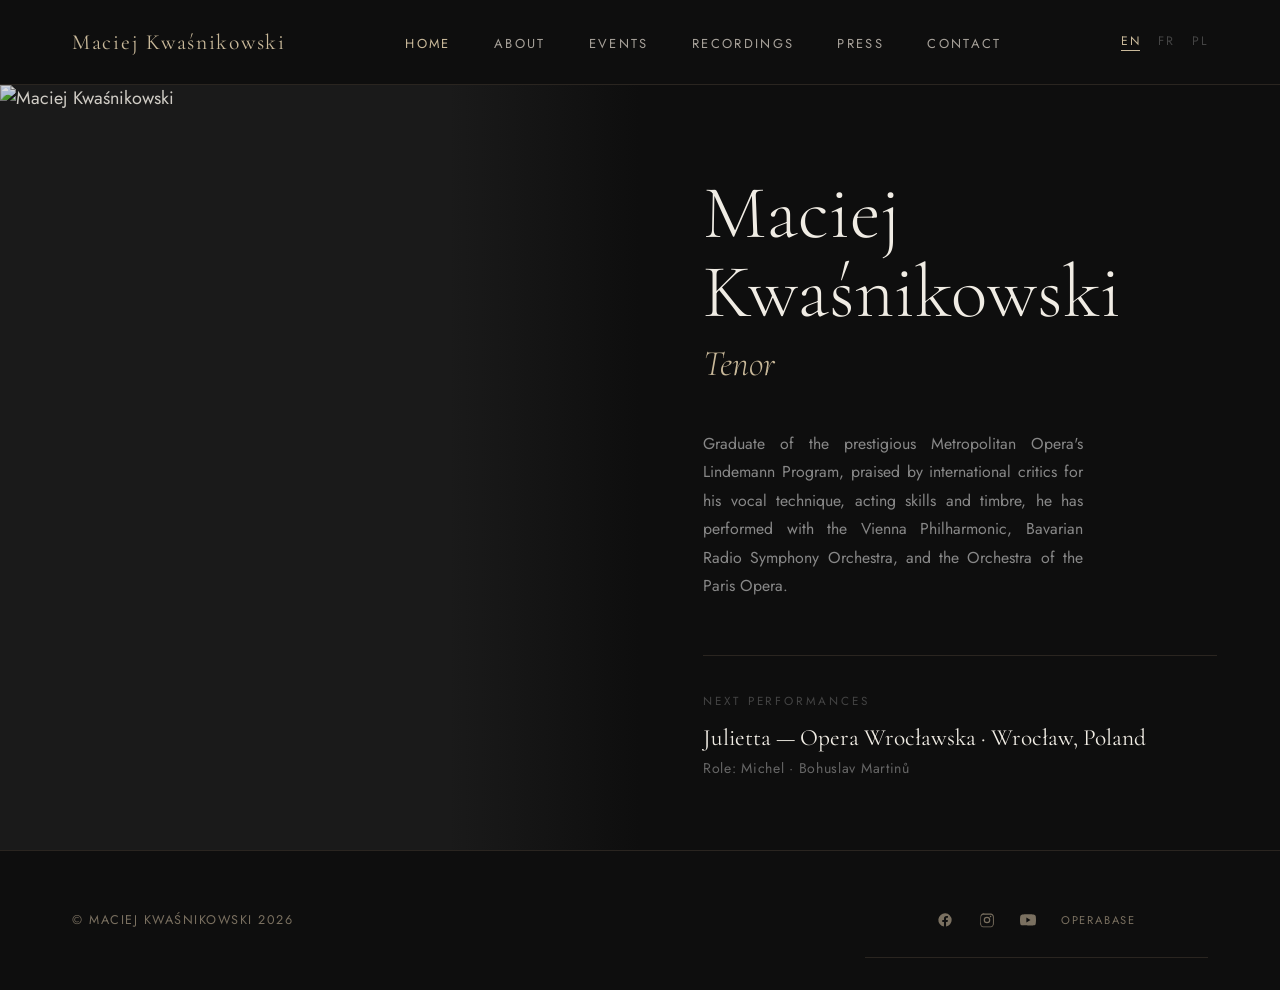
==== commit 252db0e8: "Add files via upload" ====
--- a/index.html
+++ b/index.html
@@ -54,15 +54,6 @@
     justify-content: flex-end;
     padding: 4rem 3.5rem;
     background: #0e0e0e;
-  }
-
-  .hero-subtitle-dark {
-    font-family: 'Jost', sans-serif;
-    font-size: 0.68rem;
-    letter-spacing: 0.3em;
-    text-transform: uppercase;
-    color: #c9b99a;
-    margin-bottom: 1rem;
   }
 
   .hero-name-dark {
@@ -139,7 +130,7 @@
   </div>
   <div class="hero-text-dark">
     <h1 class="hero-name-dark">Maciej<br>Kwaśnikowski</h1>
-    <p class="hero-voice-dark" data-i18n="hero_subtitle">Polish tenor</p>
+    <p class="hero-voice-dark" data-i18n="hero_subtitle">Tenor</p>
     <p class="hero-bio-dark" data-i18n="hero_bio">Graduate of the prestigious Metropolitan Opera's  Lindemann Program, praised by international critics for his vocal technique, acting skills and timbre, he has performed with the Vienna Philharmonic, Bavarian Radio Symphony Orchestra, and the Orchestra of the Paris Opera.</p>
     <div class="next-event-dark">
       <p class="next-event-label-dark" data-i18n="next_label">Next performances</p>
--- a/mobile.css
+++ b/mobile.css
@@ -40,7 +40,6 @@
 .nav-toggle.open span:nth-child(2) { opacity: 0; }
 .nav-toggle.open span:nth-child(3) { transform: translateY(-6.5px) rotate(-45deg); }
 
-
 /* ============================================================
    TABLET  ≤ 900px
    ============================================================ */
@@ -53,8 +52,7 @@
     padding-right: 2rem;
   }
 
-  .hero-dark,
-  .hero-light {
+  .hero-dark {
     min-height: 70vh;
   }
 
@@ -79,7 +77,6 @@
     padding-right: 2rem;
   }
 }
-
 
 /* ============================================================
    MOBILE  ≤ 640px
@@ -99,9 +96,7 @@
     display: flex;
   }
 
-  .nav-links,
-  .nav-links-dark,
-  .nav-links-light {
+  .nav-links {
     display: none !important;
     flex-direction: column;
     gap: 0;
@@ -111,21 +106,15 @@
     padding-top: 0.5rem;
   }
 
-  .nav-links.open,
-  .nav-links-dark.open,
-  .nav-links-light.open {
+  .nav-links.open {
     display: flex !important;
   }
 
-  .nav-links li,
-  .nav-links-dark li,
-  .nav-links-light li {
+  .nav-links li {
     border-bottom: 1px solid #1e1e1e;
   }
 
-  .nav-links a,
-  .nav-links-dark a,
-  .nav-links-light a {
+  .nav-links a {
     display: block;
     padding: 0.75rem 0.2rem;
     font-size: 0.8rem;
@@ -133,9 +122,7 @@
   }
 
   /* Language switcher — shown on mobile, full width below nav */
-  .lang,
-  .lang-dark,
-  .lang-light {
+  .lang {
     display: flex;
     order: 3;
     width: 100%;
@@ -180,58 +167,36 @@
   }
 
   /* ── HOMEPAGE ── */
-  .hero-dark,
-  .hero-light {
+  .hero-dark {
     grid-template-columns: 1fr !important;
     min-height: unset !important;
   }
 
-  .hero-image-dark,
-  .hero-image-light {
+  .hero-image-dark {
     height: 55vw !important;
     min-height: 220px;
     max-height: 340px;
   }
 
-  .hero-image-dark img,
-  .hero-image-light img {
+  .hero-image-dark img {
     object-position: center 30% !important;
   }
 
-  .hero-text-dark,
-  .hero-text-light {
+  .hero-text-dark {
     padding: 2.5rem 1.4rem !important;
   }
 
-  .hero-name-dark,
-  .hero-name-light {
+  .hero-name-dark {
     font-size: 2.8rem !important;
   }
 
-  .hero-voice-dark,
-  .hero-voice-light {
+  .hero-voice-dark {
     font-size: 1.3rem !important;
     margin-bottom: 1.5rem !important;
   }
 
-  .hero-bio-dark,
-  .hero-bio-light {
+  .hero-bio-dark {
     margin-bottom: 2rem !important;
-  }
-
-  .nav-dark,
-  .nav-light {
-    padding: 1.2rem 1.4rem !important;
-    flex-wrap: wrap;
-  }
-
-  .footer-dark,
-  .footer-light {
-    padding: 1.4rem !important;
-    flex-direction: column;
-    align-items: center;
-    gap: 0.8rem;
-    text-align: center;
   }
 
   /* body grid: don't stretch hero to fill remaining height once stacked */
@@ -242,12 +207,6 @@
   /* hero image gradient should fade downward when image sits above text */
   .hero-image-dark::after {
     background: linear-gradient(to bottom, transparent 60%, #0e0e0e) !important;
-  }
-
-  /* subtitle can be long on small screens — allow wrapping, ease tracking */
-  .hero-subtitle-dark {
-    letter-spacing: 0.12em !important;
-    white-space: normal;
   }
 
   /* ── ABOUT PAGE ── */
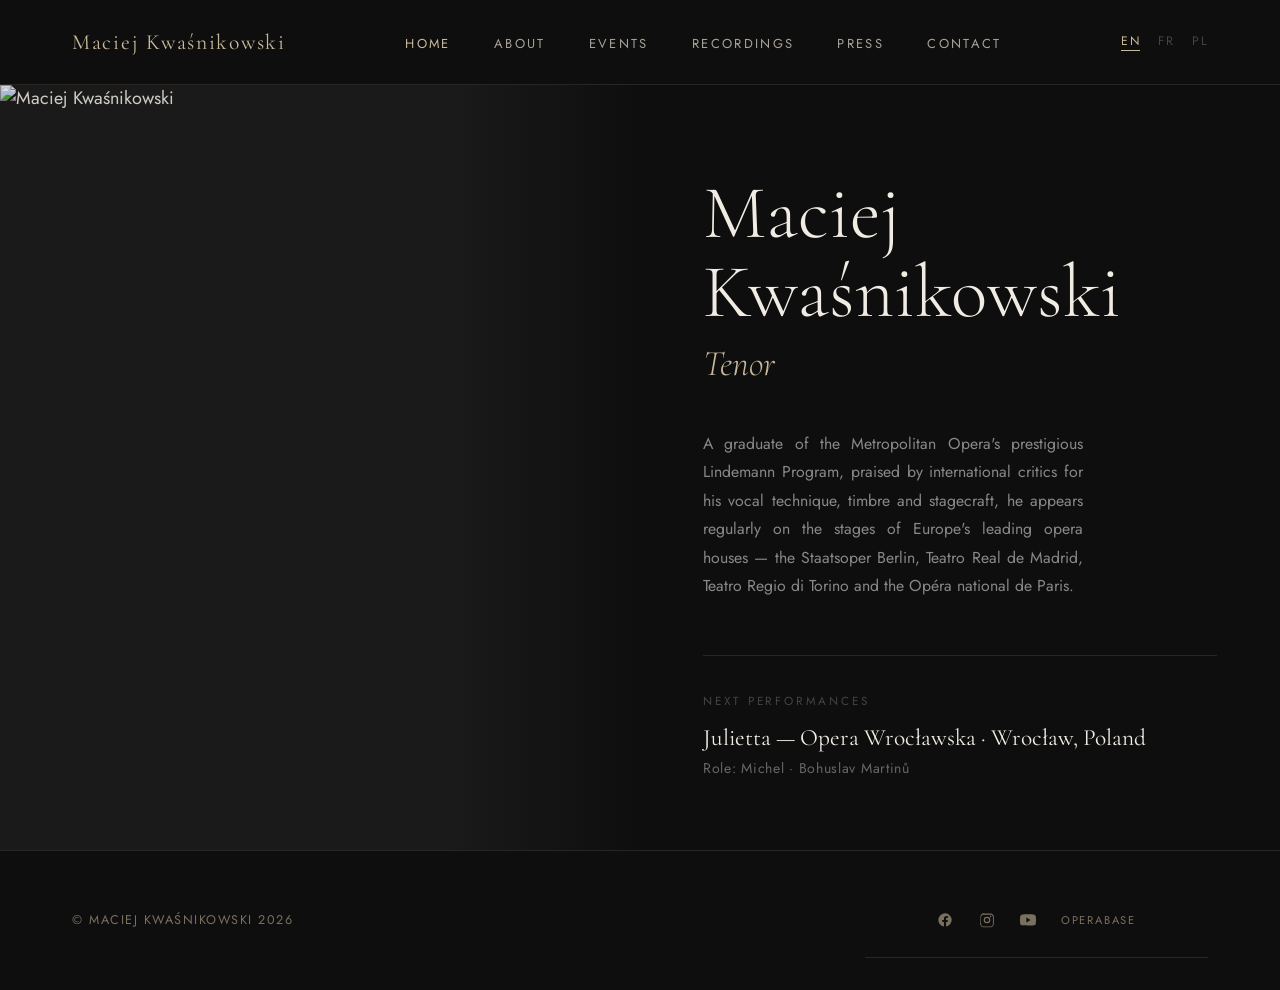
==== commit d11297db: "Add files via upload" ====
--- a/index.html
+++ b/index.html
@@ -1,5 +1,5 @@
 <!DOCTYPE html>
-<html lang="en" data-i18n-title="about_page_title">
+<html lang="en" data-i18n-title="title_home">
 <head>
 <meta charset="UTF-8">
 <meta name="viewport" content="width=device-width, initial-scale=1.0">
@@ -12,7 +12,7 @@
 
   body {
     font-family: 'Jost', sans-serif;
-    background: #0e0e0e;
+    background: var(--bg);
     color: #f0ece4;
     min-height: 100vh;
     display: grid;
@@ -45,7 +45,7 @@
     content: '';
     position: absolute;
     inset: 0;
-    background: linear-gradient(to right, transparent 70%, #0e0e0e);
+    background: linear-gradient(to right, transparent 70%, var(--bg));
   }
 
   .hero-text-dark {
@@ -53,7 +53,7 @@
     flex-direction: column;
     justify-content: flex-end;
     padding: 4rem 3.5rem;
-    background: #0e0e0e;
+    background: var(--bg);
   }
 
   .hero-name-dark {
@@ -70,7 +70,7 @@
     font-size: 2rem;
     font-weight: 300;
     font-style: italic;
-    color: #c9b99a;
+    color: var(--gold);
     margin-bottom: 2.5rem;
   }
 
@@ -110,7 +110,7 @@
   }
 
   .next-event-title-dark a:hover {
-    color: #c9b99a;
+    color: var(--gold);
   }
 
   .next-event-detail-dark {
@@ -131,7 +131,7 @@
   <div class="hero-text-dark">
     <h1 class="hero-name-dark">Maciej<br>Kwaśnikowski</h1>
     <p class="hero-voice-dark" data-i18n="hero_subtitle">Tenor</p>
-    <p class="hero-bio-dark" data-i18n="hero_bio">Graduate of the prestigious Metropolitan Opera's  Lindemann Program, praised by international critics for his vocal technique, acting skills and timbre, he has performed with the Vienna Philharmonic, Bavarian Radio Symphony Orchestra, and the Orchestra of the Paris Opera.</p>
+    <p class="hero-bio-dark" data-i18n="hero_bio">A graduate of the Metropolitan Opera's prestigious Lindemann Program, praised by international critics for his vocal technique, timbre and stagecraft, he appears regularly on the stages of Europe's leading opera houses — the Staatsoper Berlin, Teatro Real de Madrid, Teatro Regio di Torino and the Opéra national de Paris.</p>
     <div class="next-event-dark">
       <p class="next-event-label-dark" data-i18n="next_label">Next performances</p>
       <p class="next-event-title-dark"><a href="events.html">Fragments pour une messe — St. Peter's Church · Riga, Latvia</a></p>
--- a/mobile.css
+++ b/mobile.css
@@ -4,13 +4,15 @@
    <link rel="stylesheet" href="mobile.css" />
    ============================================================ */
 
-/* Inline dates — hidden on desktop, shown on mobile only */
+/* Inline dates — hidden on desktop, shown on mobile only
+   (all styling lives here; the 640px media query only flips display) */
 .event-dates-inline {
   display: none;
   font-size: 0.68rem;
-  color: #9a8c78;
+  color: var(--gold-dim);
   letter-spacing: 0.08em;
-  margin-top: 0.5rem;
+  margin-top: 0.4rem;
+  line-height: 1.8;
 }
 
 /* ── HAMBURGER BUTTON (hidden on desktop) ── */
@@ -30,7 +32,7 @@
   display: block;
   width: 24px;
   height: 1.5px;
-  background: #c9b99a;
+  background: var(--gold);
   transition: transform 0.3s, opacity 0.3s;
   transform-origin: center;
 }
@@ -206,7 +208,7 @@
 
   /* hero image gradient should fade downward when image sits above text */
   .hero-image-dark::after {
-    background: linear-gradient(to bottom, transparent 60%, #0e0e0e) !important;
+    background: linear-gradient(to bottom, transparent 60%, var(--bg)) !important;
   }
 
   /* ── ABOUT PAGE ── */
@@ -273,12 +275,7 @@
 
   /* Show inline dates on mobile */
   .event-dates-inline {
-    display: block !important;
-    font-size: 0.68rem;
-    color: #9a8c78;
-    letter-spacing: 0.08em;
-    margin-top: 0.4rem;
-    line-height: 1.8;
+    display: block;
   }
 
   .event-opera {
